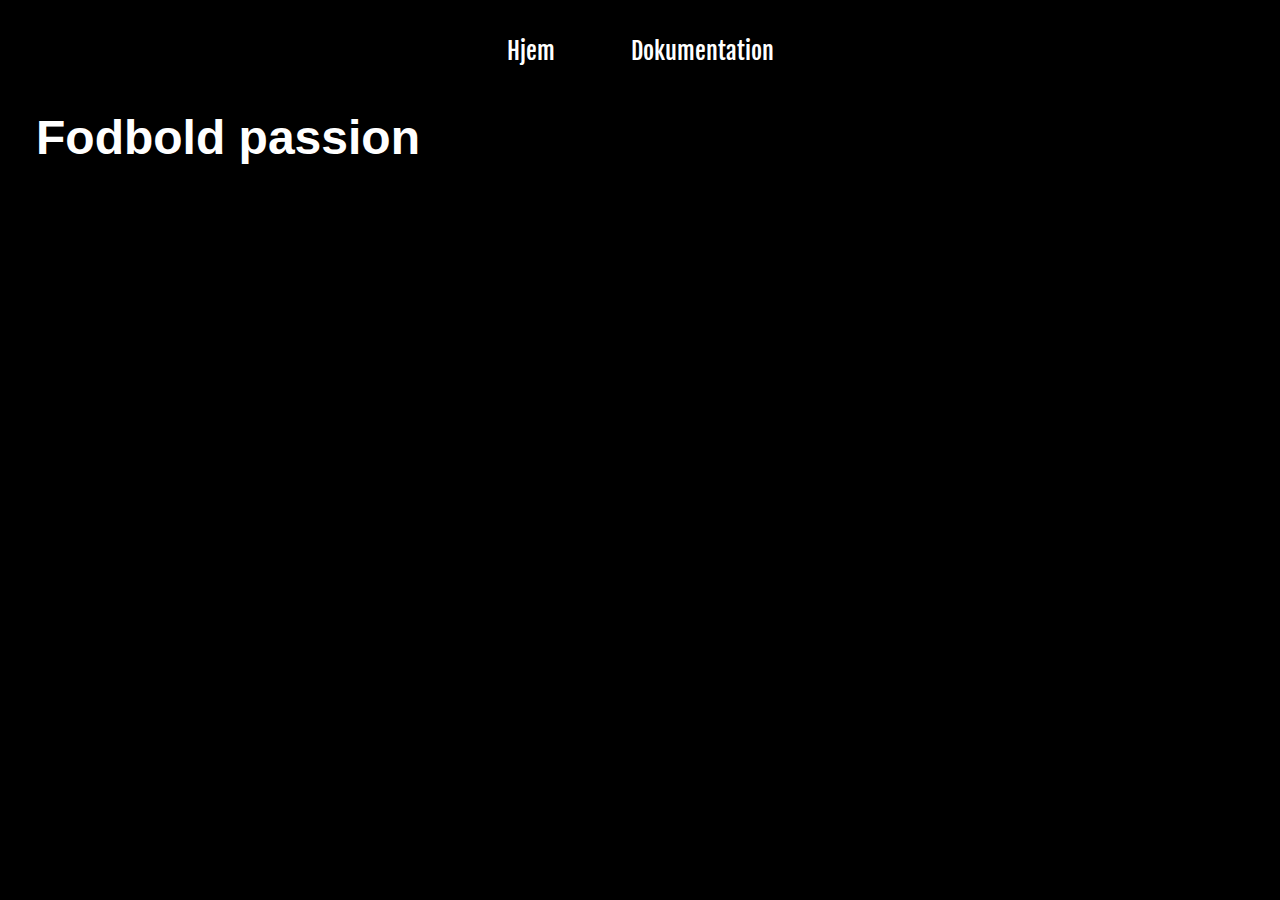
==== index.html @ 29941e9e "newcommit" ====
<html lang="en">
  <head>
    <meta charset="UTF-8" />
    <meta http-equiv="X-UA-Compatible" content="IE=edge" />
    <meta name="viewport" content="width=device-width, initial-scale=1.0" />
    <link rel="preconnect" href="https://fonts.googleapis.com" />
    <link rel="preconnect" href="https://fonts.gstatic.com" crossorigin />
    <link
      href="https://fonts.googleapis.com/css2?family=Fjalla+One&display=swap"
      rel="stylesheet"
    />
    <link rel="preconnect" href="https://fonts.gstatic.com" crossorigin />
    <link
      href="https://fonts.googleapis.com/css2?family=Permanent+Marker&family=Raleway:wght@200&display=swap"
      rel="stylesheet"
    />
    <link rel="preconnect" href="https://fonts.googleapis.com" />
    <link rel="preconnect" href="https://fonts.gstatic.com" crossorigin />
    <link
      href="https://fonts.googleapis.com/css2?family=Assistant:wght@200&display=swap"
      rel="stylesheet"
    />
    <title>fodbold-træner</title>
    <link rel="stylesheet" href="style.css" />
  </head>
  <body>
    <header>
      <nav class="nav">
        <ul class="links">
          <li><a href="index.html">Hjem</a></li>
          <li><a href="doku.html">Dokumentation</a></li>
        </ul>
      </nav>
    </header>
    <main>
      <section class="first_section">
        <div class="box1">
          <h1>Fodbold passion</h1>
        </div>
      </section>
    </main>
    <script src="index.js"></script>
  </body>
</html>
---- style.css ----
img {
  width: 100%;
}

html {
  scroll-behavior: smooth;
  scroll-padding-top: 90px;
}

* {
  margin: 4px;
  padding: 2px;
}

body {
  background-color: rgb(0, 0, 0);
}
h1 {
  color: white;
  font-family: "Permanent Marker", sans-serif;
}
h2 {
  font-family: "Fjalla One", sans-serif;
  color: #ffffff;
  font-size: 1rem;
}

p {
  font-family: 'Assistant', sans-serif;
  color: #ffffff;
}

ul {
  display: flex;
  flex-flow: wrap;
  gap: 5px;
  list-style: none;
  justify-content: center;
}
a {
  font-family: "Fjalla One", sans-serif;
  color: #ffffff;
  margin: 8px;
  text-decoration: none;
}
a:hover {
  color: rgb(39, 39, 39);
  background-blend-mode: soft-light;
}
/*desktop */
@media (min-width: 600px) {
  #dfirst_section .section_wrapper {
    display: grid;
    grid-template-columns: 1fr 1fr;
    gap: 20px;
  }

    #first_section {
    width: 100%;
    background-image: url(fodbold_billeder/bred3.jpg);
    background-size: cover;
    background-repeat: no-repeat;
    background-position: 50% 10%;
    padding: 15px;
  }

  a {
    font-family: "Fjalla One", sans-serif;
    color: #ffffff;
    margin: 20px;
    font-size: 1.5rem;
  }

  h1 {
    font-size: 3rem;
    font-family: "Permanent Marker", sans-serif;
  }
  h2 {
    font-family: "Fjalla One", sans-serif;
    color: #ffffff;
    font-size: 1.6rem;
  }
  p {
    font-size: 1.1rem;
    font-family: 'Assistant', sans-serif;
  }
  ul {
    display: flex;
    flex-flow: wrap;
    gap: 20px;
    list-style: none;
    justify-content: center;
  }
  a:hover {
    color: rgb(39, 39, 39);
    background-blend-mode: soft-light;
  }
}
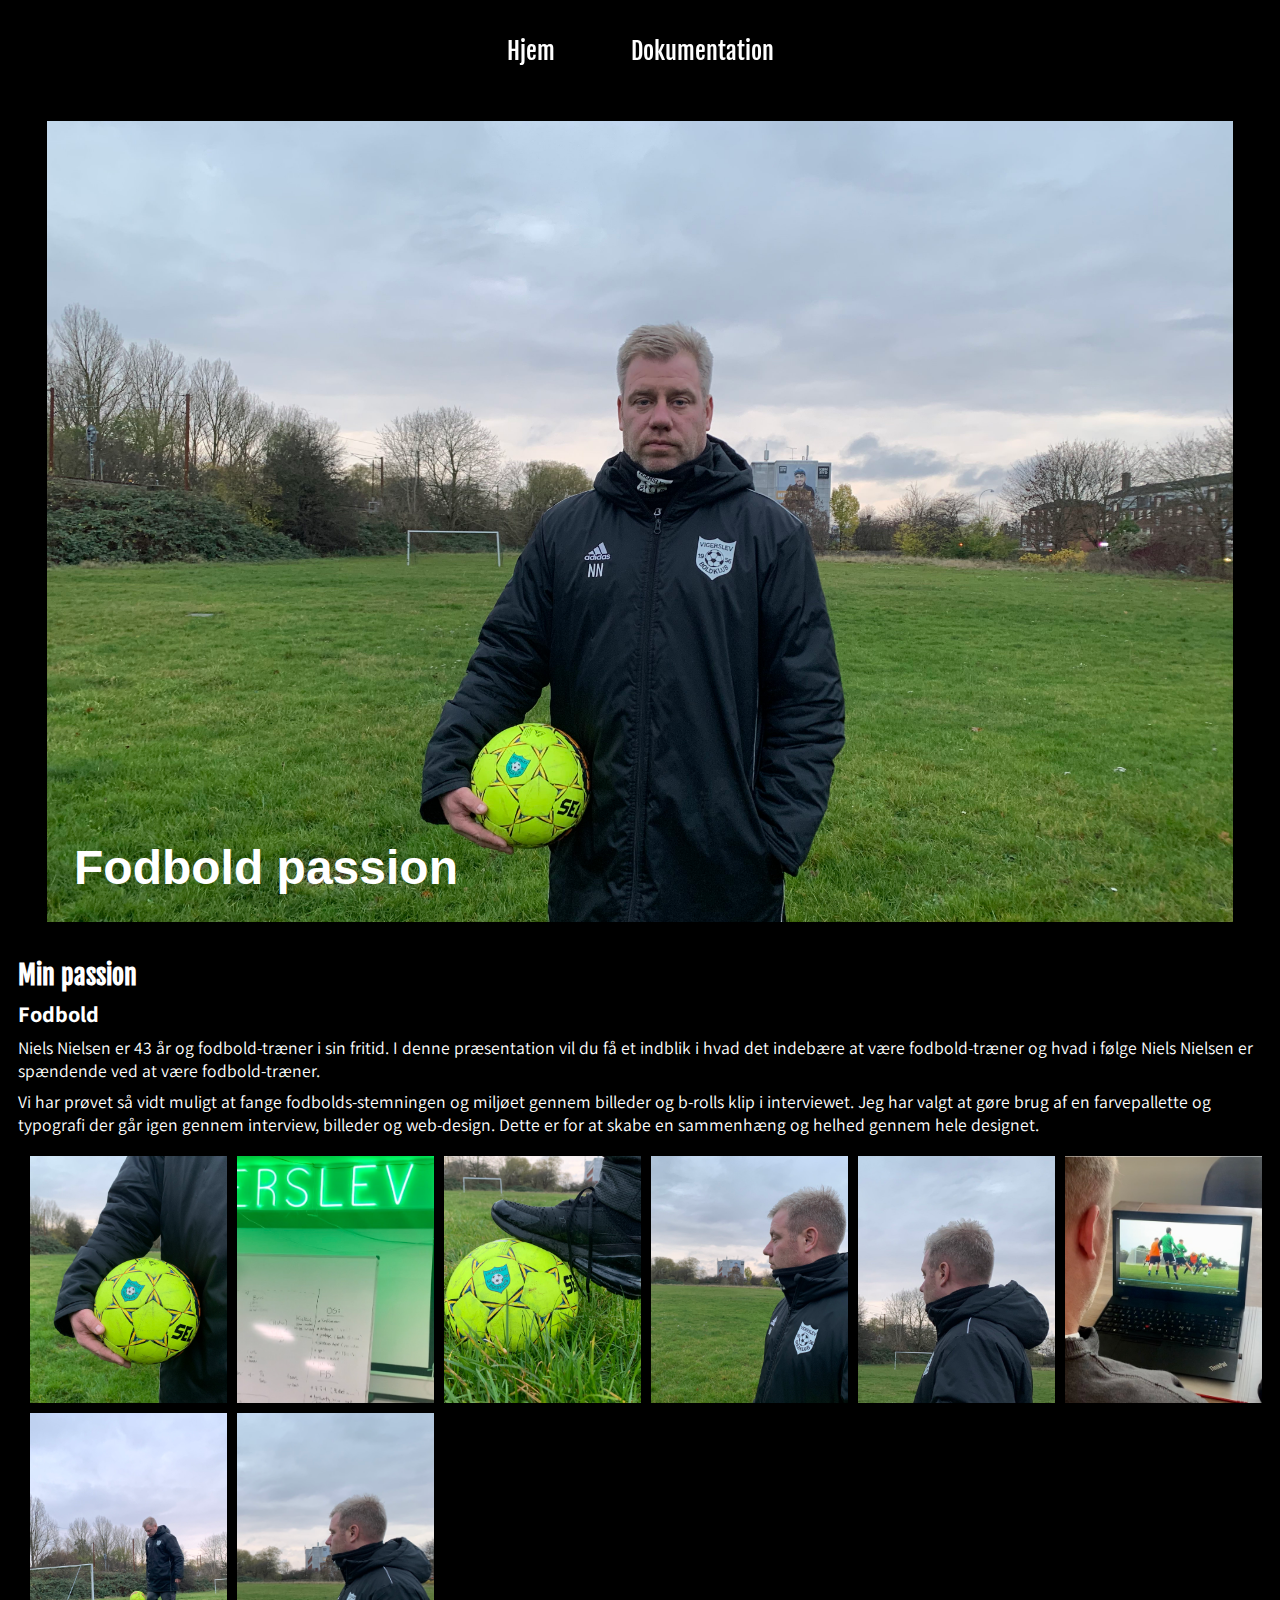
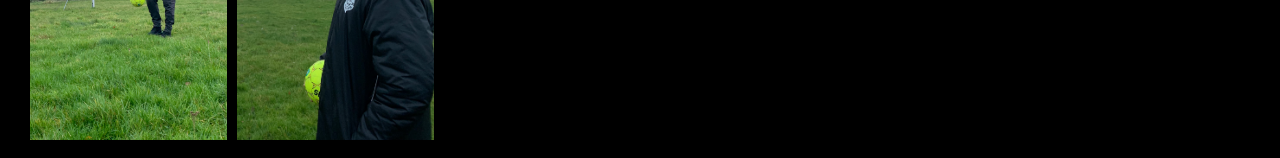
==== commit 1095e332: "new" ====
--- a/index.html
+++ b/index.html
@@ -32,13 +32,32 @@
         </ul>
       </nav>
     </header>
-    <main>
-      <section class="first_section">
-        <div class="box1">
-          <h1>Fodbold passion</h1>
-        </div>
+      <section id="first_section">
+        <article>
+            <section class="wrapper">
+                <div class="box1">
+                <h1>Fodbold passion</h1>
+                </div>
+
+            </section>
+        </section>
+            <h2>Min passion</h2>
+            <h3>Fodbold</h3>
+            <p>Niels Nielsen er 43 år og fodbold-træner i sin fritid. I denne præsentation vil du få et indblik i hvad det indebære at være fodbold-træner og hvad i følge Niels Nielsen er spændende ved at være fodbold-træner.</p> 
+            <p>Vi har prøvet så vidt muligt at fange fodbolds-stemningen og miljøet gennem billeder og b-rolls klip i interviewet. Jeg har valgt at gøre brug af en farvepallette og typografi der går igen gennem interview, billeder og web-design. Dette er for at skabe en sammenhæng og helhed gennem hele designet.</p>
+        <section>
+          <figure class="gallery">
+            <img src="fodbold_billeder/bred2.jpg" alt="" />
+            <img src="fodbold_billeder/bred6.jpg" alt="" />
+            <img src="fodbold_billeder/bred4.jpg" alt="" />
+            <img src="fodbold_billeder/bred5.jpg" alt="" />
+            <img src="fodbold_billeder/bred8.jpg" alt="" />
+            <img src="fodbold_billeder/bred7.jpg" alt="" />
+            <img src="fodbold_billeder/tall1.jpg" alt="" />
+            <img src="fodbold_billeder/tall2.jpg" alt="" />
+          </figure>
+        </article>
       </section>
-    </main>
     <script src="index.js"></script>
   </body>
 </html>
--- a/style.css
+++ b/style.css
@@ -10,57 +10,90 @@
 * {
   margin: 4px;
   padding: 2px;
+  padding: 2px;
+  gap: 10px;
 }
 
 body {
   background-color: rgb(0, 0, 0);
 }
-h1 {
-  color: white;
-  font-family: "Permanent Marker", sans-serif;
-}
-h2 {
-  font-family: "Fjalla One", sans-serif;
-  color: #ffffff;
-  font-size: 1rem;
-}
+@media (max-width: 600px) {
+  h1 {
+    font-size: 1.5rem;
+    color: white;
+    font-family: "Permanent Marker", sans-serif;
+  }
+  h2 {
+    font-family: "Fjalla One", sans-serif;
+    color: #ffffff;
+    font-size: 1.2rem;
+  }
+  h3 {
+    font-size: 1rem;
+    font-family: "Assistant", sans-serif;
+    color: #ffffff;
+  }
 
-p {
-  font-family: 'Assistant', sans-serif;
-  color: #ffffff;
-}
+  p {
+    font-size: 0.8rem;
+    font-family: "Assistant", sans-serif;
+    color: #ffffff;
+  }
 
-ul {
-  display: flex;
-  flex-flow: wrap;
-  gap: 5px;
-  list-style: none;
-  justify-content: center;
-}
-a {
-  font-family: "Fjalla One", sans-serif;
-  color: #ffffff;
-  margin: 8px;
-  text-decoration: none;
-}
-a:hover {
-  color: rgb(39, 39, 39);
-  background-blend-mode: soft-light;
+  ul {
+    display: flex;
+    flex-flow: wrap;
+    gap: 5px;
+    list-style: none;
+    justify-content: center;
+  }
+  a {
+    font-family: "Fjalla One", sans-serif;
+    color: #ffffff;
+    margin: 8px;
+    text-decoration: none;
+  }
+  a:hover {
+    color: rgb(39, 39, 39);
+    background-blend-mode: soft-light;
+  }
+
+  #first_section {
+    margin: 20px;
+    padding: 5px;
+    gap: 20px;
+  }
+
+  #first_section .wrapper {
+    background-image: url(fodbold_billeder/bred3.jpg);
+    background-size: cover;
+    background-repeat: no-repeat;
+    padding: 15px;
+  }
 }
 /*desktop */
 @media (min-width: 600px) {
+  header {
+    position: sticky;
+    top: 0;
+  }
   #dfirst_section .section_wrapper {
     display: grid;
     grid-template-columns: 1fr 1fr;
+    grid-row: 3fr;
     gap: 20px;
   }
 
-    #first_section {
-    width: 100%;
+  #first_section {
+    margin: 20px;
+    padding: 5px;
+    gap: 20px;
+  }
+
+  #first_section .wrapper {
     background-image: url(fodbold_billeder/bred3.jpg);
     background-size: cover;
     background-repeat: no-repeat;
-    background-position: 50% 10%;
     padding: 15px;
   }
 
@@ -69,20 +102,28 @@
     color: #ffffff;
     margin: 20px;
     font-size: 1.5rem;
+    text-decoration: none;
   }
 
   h1 {
     font-size: 3rem;
     font-family: "Permanent Marker", sans-serif;
+    color: white;
   }
   h2 {
     font-family: "Fjalla One", sans-serif;
     color: #ffffff;
     font-size: 1.6rem;
   }
+  h3 {
+    font-size: 1.4rem;
+    font-family: "Assistant", sans-serif;
+    color: #ffffff;
+  }
   p {
     font-size: 1.1rem;
-    font-family: 'Assistant', sans-serif;
+    font-family: "Assistant", sans-serif;
+    color: #ffffff;
   }
   ul {
     display: flex;
@@ -96,3 +137,21 @@
     background-blend-mode: soft-light;
   }
 }
+article {
+  grid-column: 2;
+  display: grid;
+  grid-template-columns: repeat(auto-fit, minmax(400px, 1fr));
+}
+
+.gallery {
+  display: grid;
+  grid-template-columns: repeat(auto-fit, minmax(180px, 1fr));
+}
+.gallery img {
+  height: 100%;
+  object-fit: cover;
+}
+.box1 {
+  padding-top: 60%;
+  padding-right: 60%;
+}
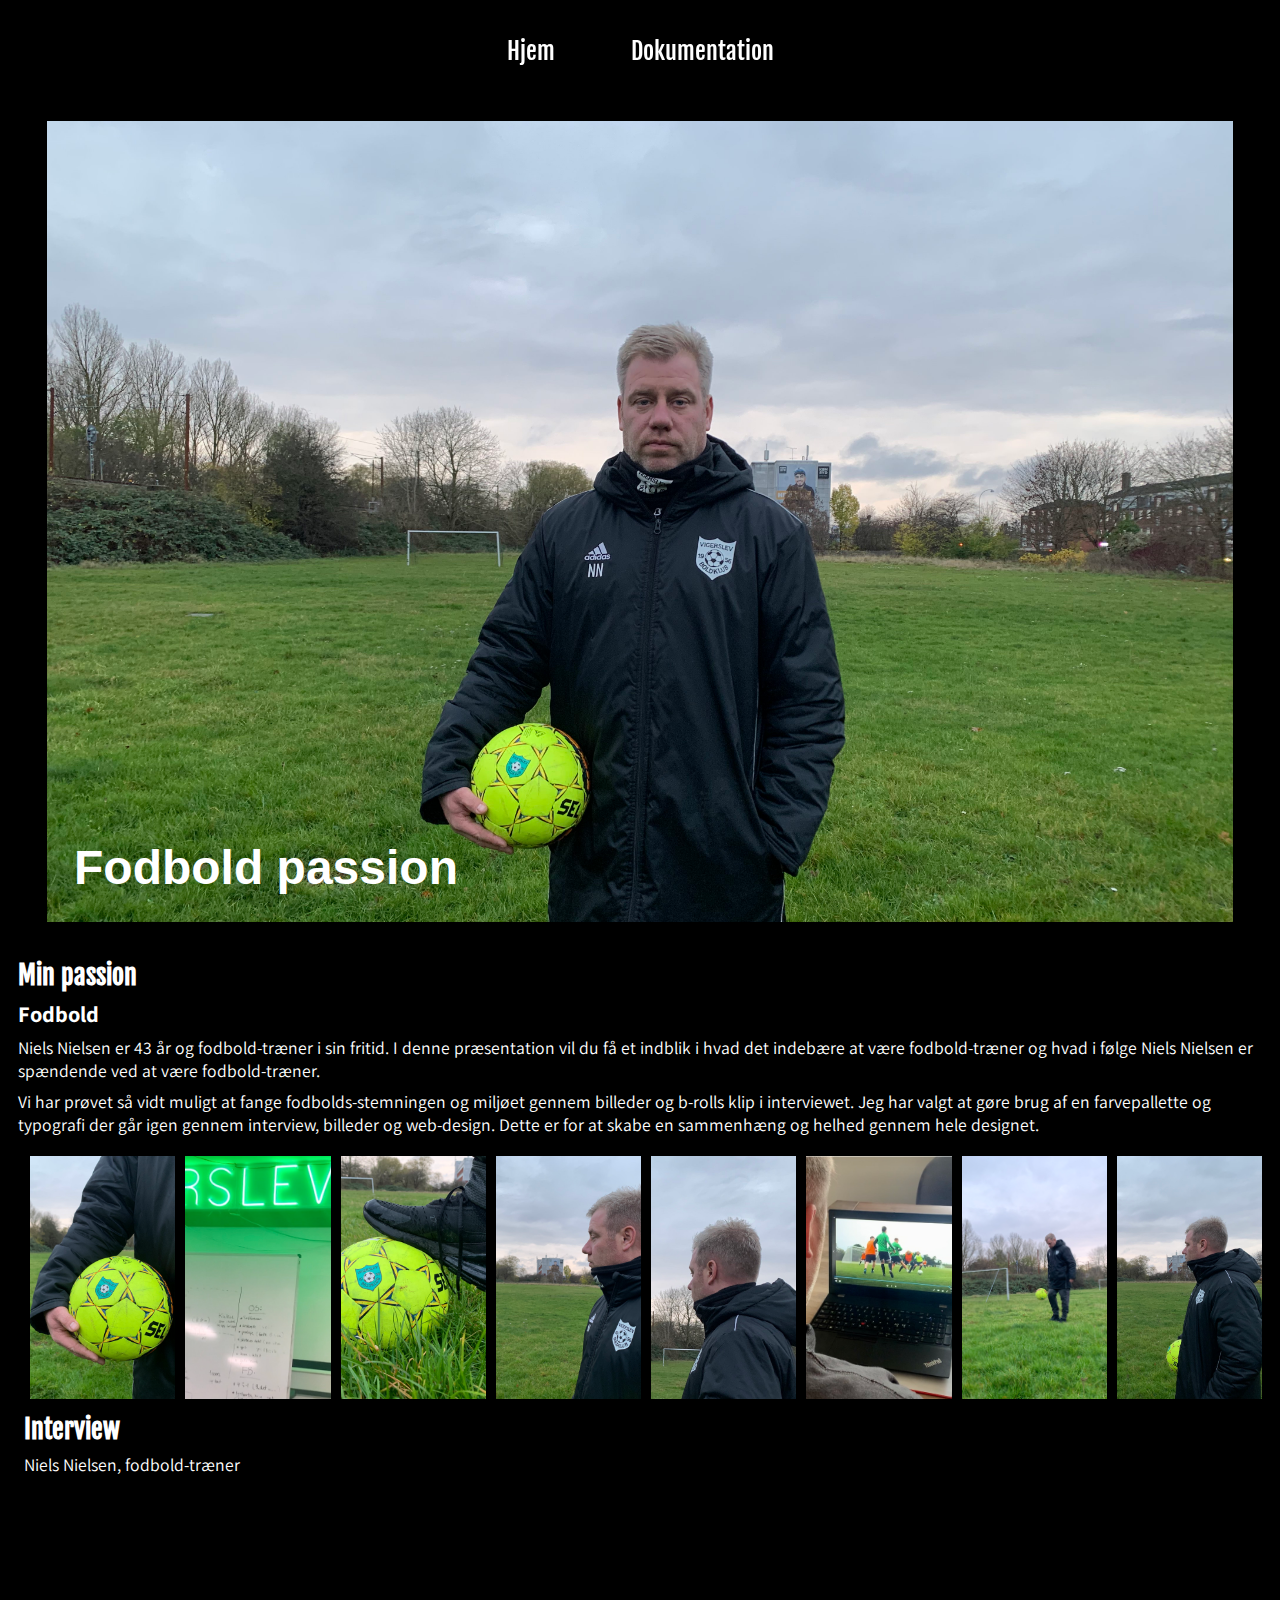
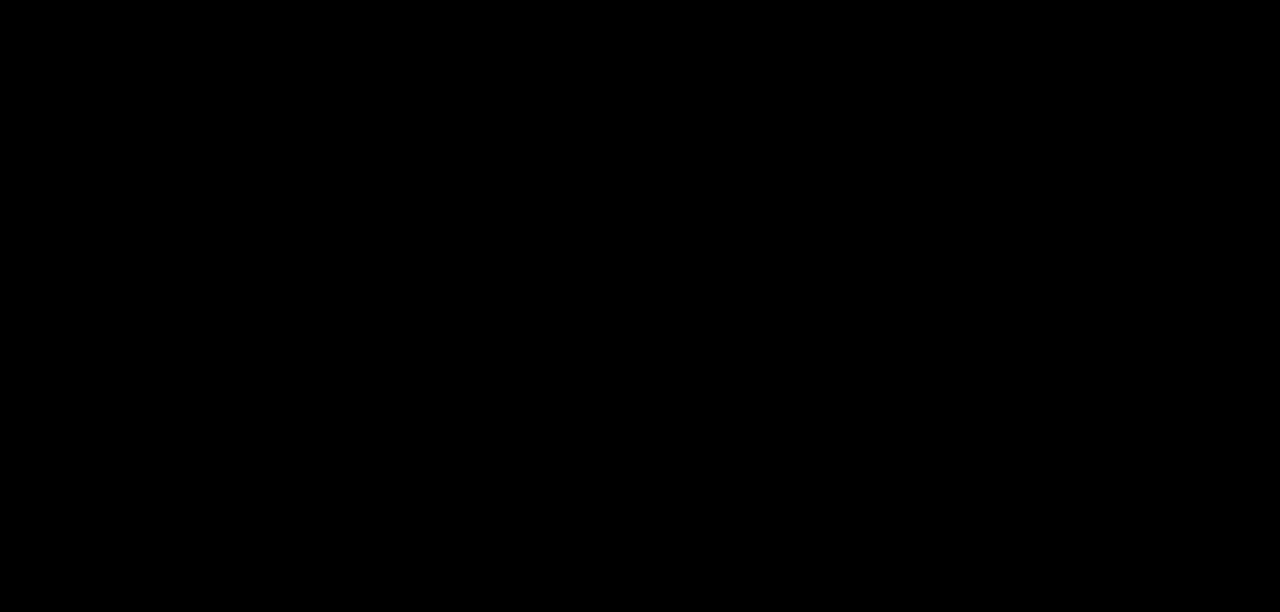
==== commit f293494b: "withvideo" ====
--- a/index.html
+++ b/index.html
@@ -33,14 +33,13 @@
       </nav>
     </header>
       <section id="first_section">
-        <article>
+    <article>
             <section class="wrapper">
                 <div class="box1">
                 <h1>Fodbold passion</h1>
                 </div>
-
             </section>
-        </section>
+        </section id="second_section">
             <h2>Min passion</h2>
             <h3>Fodbold</h3>
             <p>Niels Nielsen er 43 år og fodbold-træner i sin fritid. I denne præsentation vil du få et indblik i hvad det indebære at være fodbold-træner og hvad i følge Niels Nielsen er spændende ved at være fodbold-træner.</p> 
@@ -56,8 +55,13 @@
             <img src="fodbold_billeder/tall1.jpg" alt="" />
             <img src="fodbold_billeder/tall2.jpg" alt="" />
           </figure>
-        </article>
-      </section>
+        </section>
+        <section id="third_section">
+            <h2>Interview</h2>
+            <p>Niels Nielsen, fodbold-træner</p>
+         <iframe width="560" height="315" src="https://www.youtube.com/embed/x97TeqBWgG4" title="YouTube video player" frameborder="0" allow="accelerometer; autoplay; clipboard-write; encrypted-media; gyroscope; picture-in-picture" allowfullscreen></iframe>
+        </section>
+    </article>
     <script src="index.js"></script>
   </body>
 </html>
--- a/style.css
+++ b/style.css
@@ -145,7 +145,7 @@
 
 .gallery {
   display: grid;
-  grid-template-columns: repeat(auto-fit, minmax(180px, 1fr));
+  grid-template-columns: repeat(auto-fit, minmax(140px, 1fr));
 }
 .gallery img {
   height: 100%;
@@ -155,3 +155,9 @@
   padding-top: 60%;
   padding-right: 60%;
 }
+
+iframe {
+  width: 100%;
+  height: auto;
+  aspect-ratio: 16/9;
+}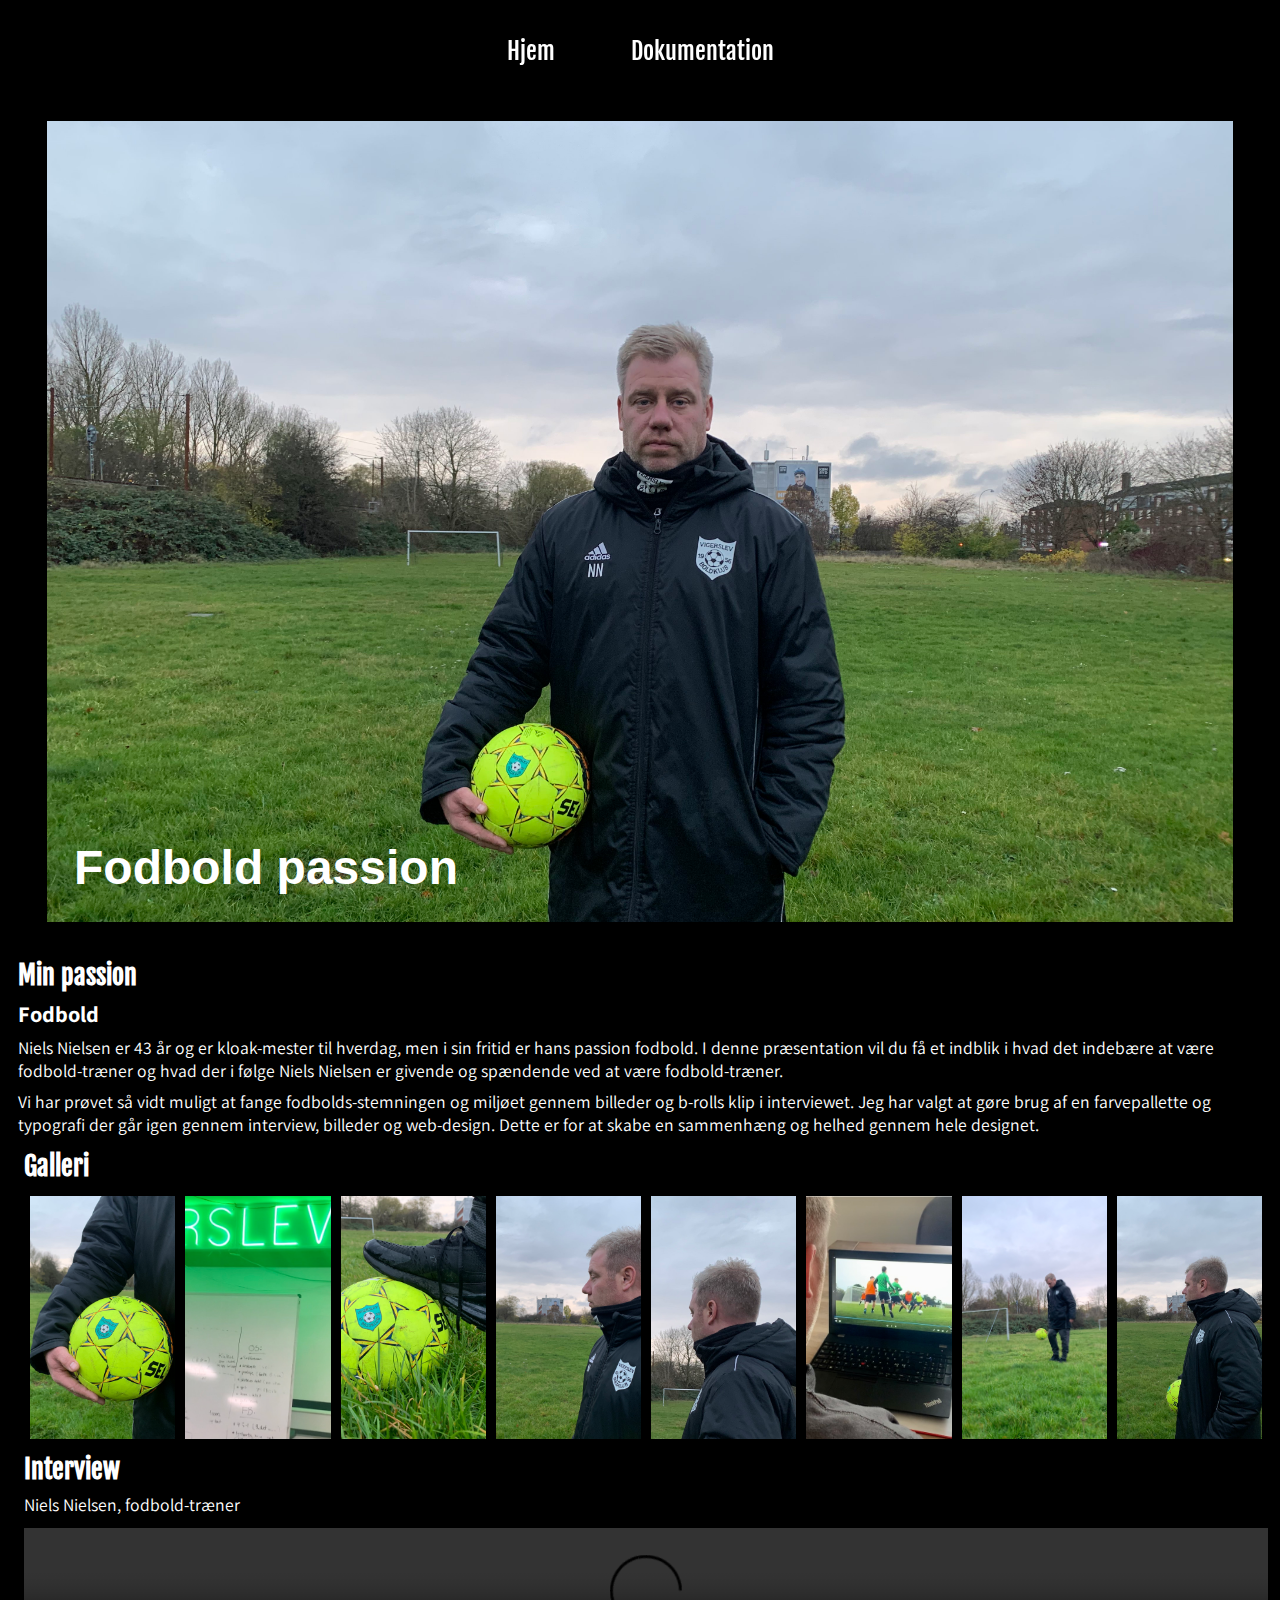
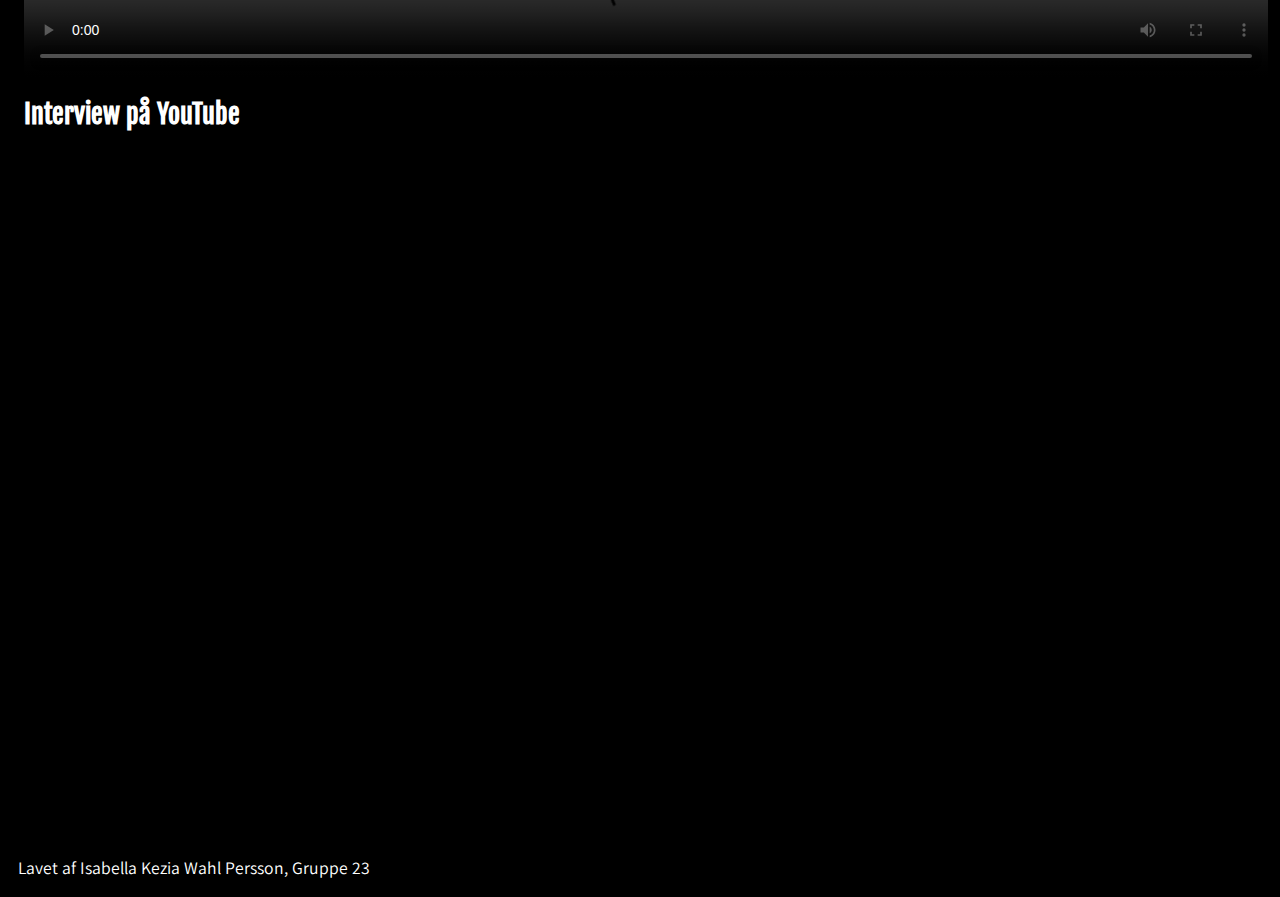
==== commit d0d6848f: "newfooter" ====
--- a/index.html
+++ b/index.html
@@ -22,6 +22,7 @@
     />
     <title>fodbold-træner</title>
     <link rel="stylesheet" href="style.css" />
+    <link rel="icon" type="image/svg+xml" href="favicon.svg" />
   </head>
   <body>
     <header>
@@ -42,9 +43,10 @@
         </section id="second_section">
             <h2>Min passion</h2>
             <h3>Fodbold</h3>
-            <p>Niels Nielsen er 43 år og fodbold-træner i sin fritid. I denne præsentation vil du få et indblik i hvad det indebære at være fodbold-træner og hvad i følge Niels Nielsen er spændende ved at være fodbold-træner.</p> 
+            <p>Niels Nielsen er 43 år og er kloak-mester til hverdag, men i sin fritid er hans passion fodbold. I denne præsentation vil du få et indblik i hvad det indebære at være fodbold-træner og hvad der i følge Niels Nielsen er givende og spændende ved at være fodbold-træner.</p> 
             <p>Vi har prøvet så vidt muligt at fange fodbolds-stemningen og miljøet gennem billeder og b-rolls klip i interviewet. Jeg har valgt at gøre brug af en farvepallette og typografi der går igen gennem interview, billeder og web-design. Dette er for at skabe en sammenhæng og helhed gennem hele designet.</p>
         <section>
+            <h2>Galleri</h2>
           <figure class="gallery">
             <img src="fodbold_billeder/bred2.jpg" alt="" />
             <img src="fodbold_billeder/bred6.jpg" alt="" />
@@ -56,11 +58,16 @@
             <img src="fodbold_billeder/tall2.jpg" alt="" />
           </figure>
         </section>
+        <section>
+            <h2>Interview</h2>
+             <p>Niels Nielsen, fodbold-træner</p>
+            <video controls src="http://bellakezia.dk/kea/05_indhold/fodbold-video/fodbold_ny.mp4"></video>
+        </section>
         <section id="third_section">
-            <h2>Interview</h2>
-            <p>Niels Nielsen, fodbold-træner</p>
+            <h2>Interview på YouTube</h2>
          <iframe width="560" height="315" src="https://www.youtube.com/embed/x97TeqBWgG4" title="YouTube video player" frameborder="0" allow="accelerometer; autoplay; clipboard-write; encrypted-media; gyroscope; picture-in-picture" allowfullscreen></iframe>
         </section>
+        <footer>Lavet af Isabella Kezia Wahl Persson, Gruppe 23</footer>
     </article>
     <script src="index.js"></script>
   </body>
--- a/style.css
+++ b/style.css
@@ -160,4 +160,13 @@
   width: 100%;
   height: auto;
   aspect-ratio: 16/9;
+}
+
+video {
+  width: 100%;
+}
+footer {
+  font-size: 1.1rem;
+  font-family: "Assistant", sans-serif;
+  color: #ffffff;
 }